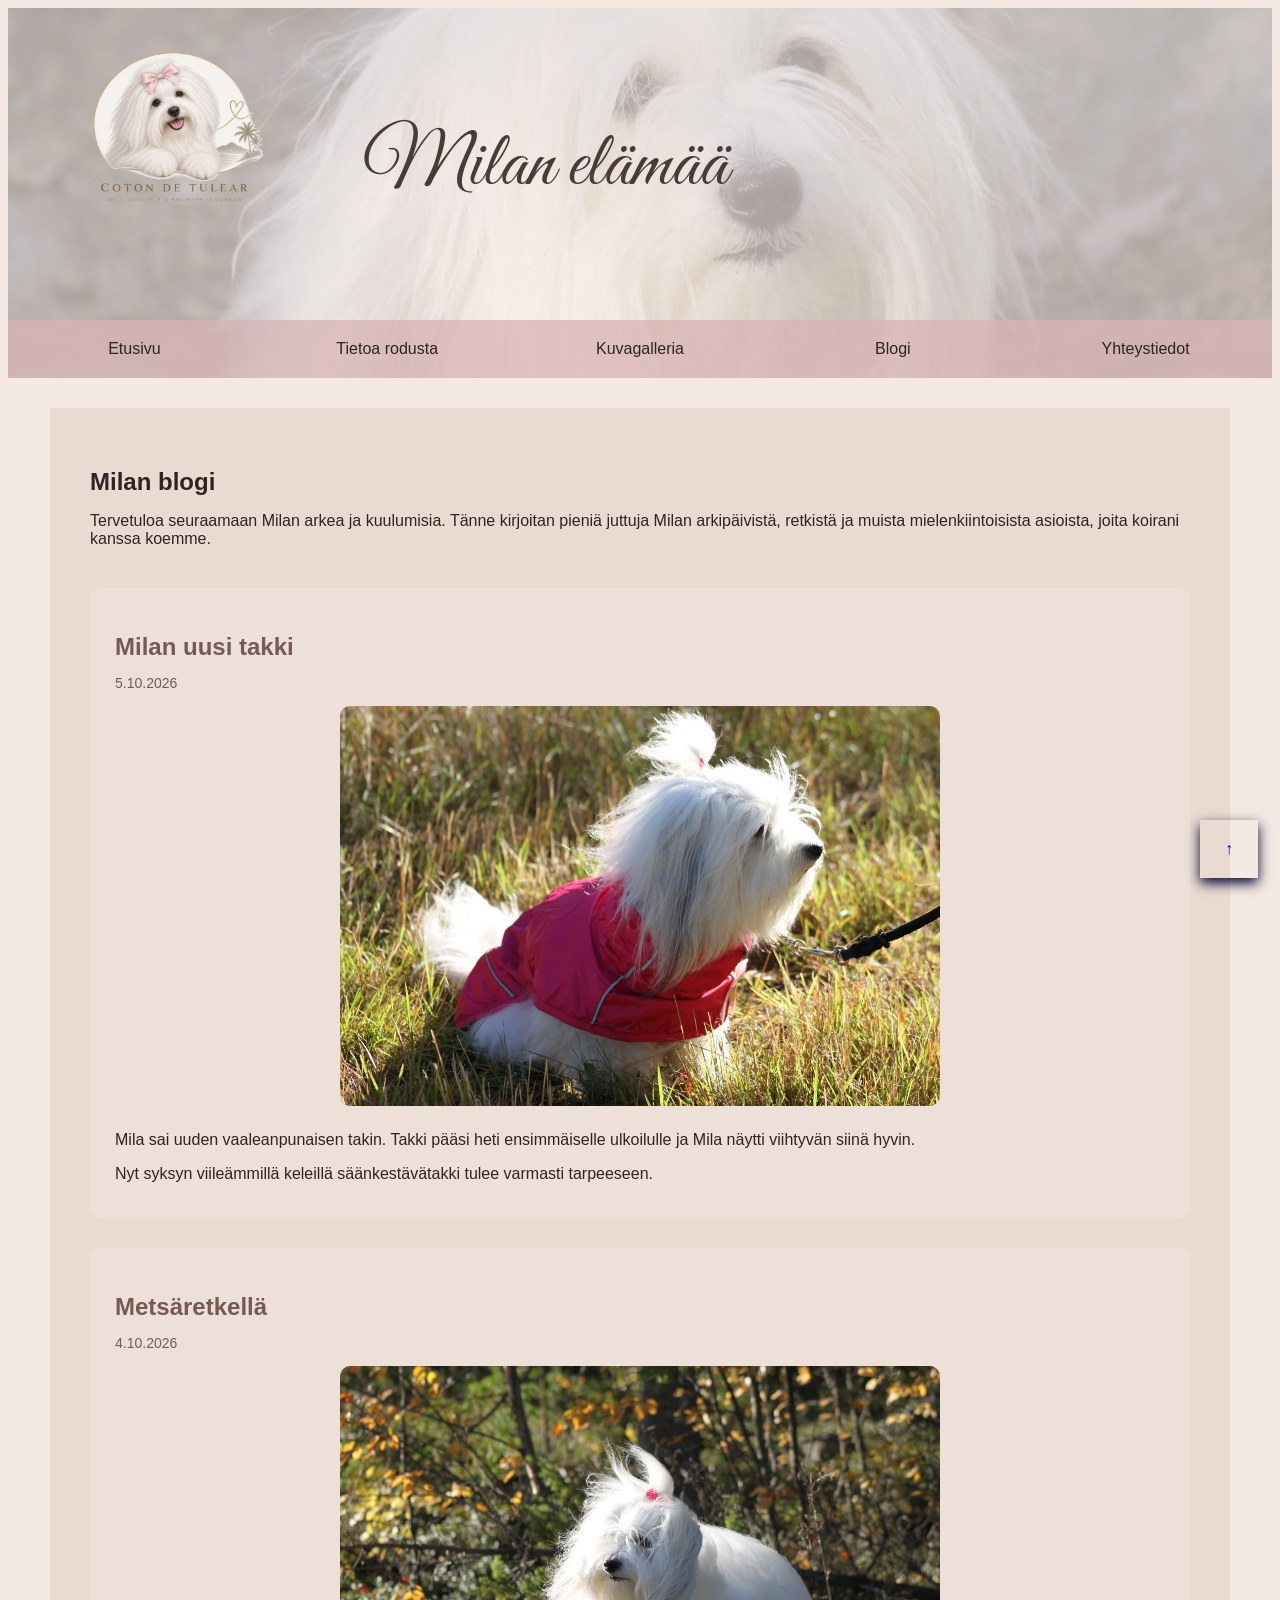
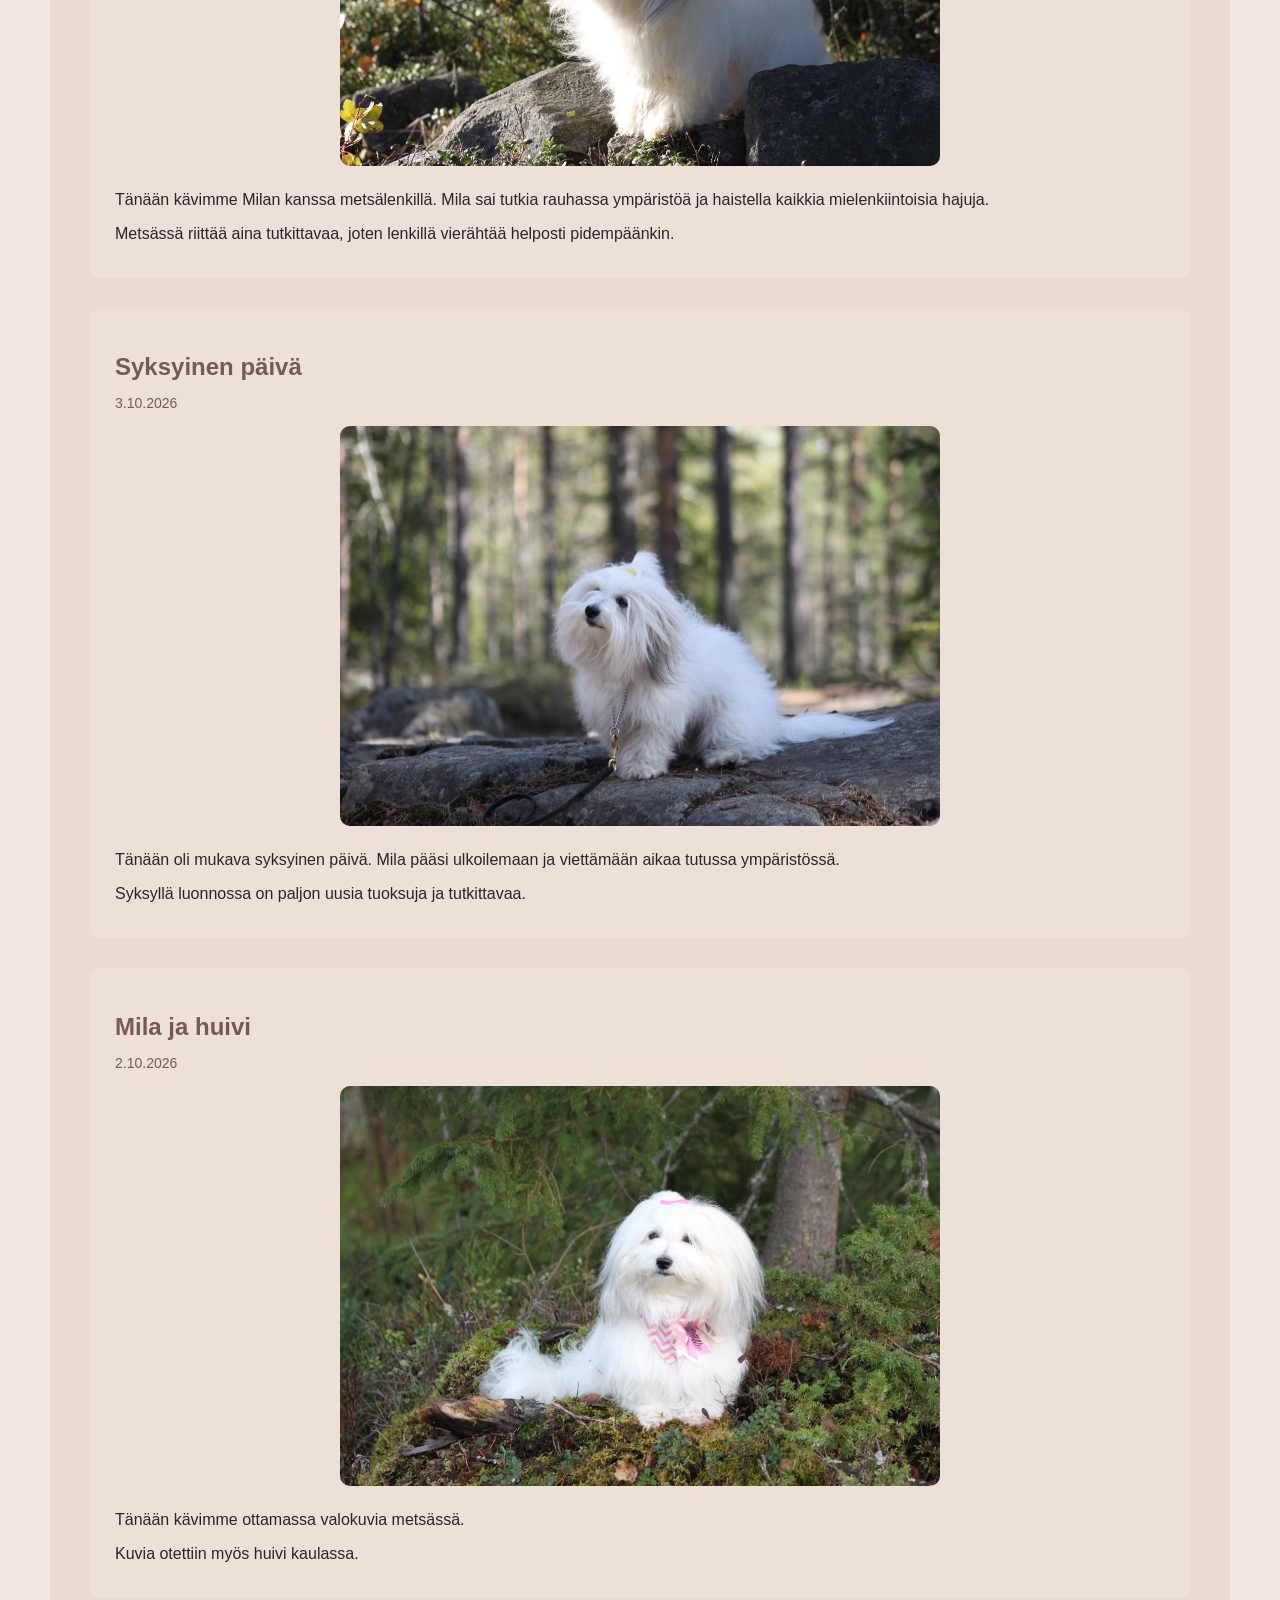
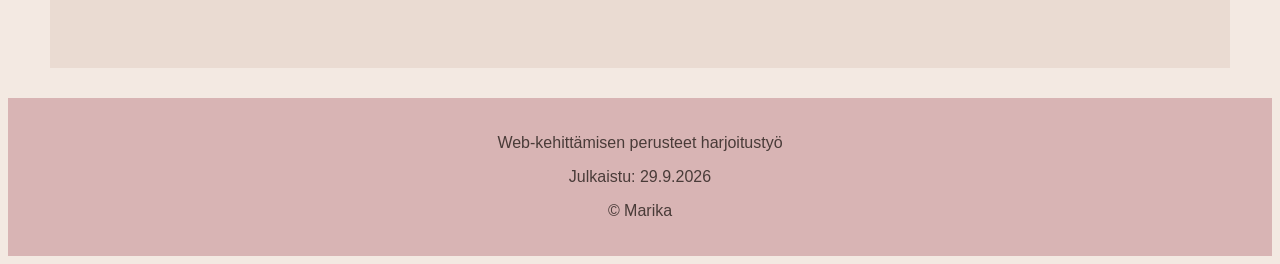
==== blogi.html @ 408d77f6 "Versio3" ====
<!DOCTYPE html>
<html lang="fi">

<head>
    <meta charset="UTF-8">
    <meta name="viewport" content="width=device-width, initial-scale=1.0">

    <title>Milan blogi</title>

    <link rel="preconnect" href="https://fonts.googleapis.com">
    <link rel="preconnect" href="https://fonts.gstatic.com" crossorigin>
    <link href="https://fonts.googleapis.com/css2?family=Great+Vibes&display=swap" rel="stylesheet">

    <link rel="stylesheet" href="css/style.css">
</head>

<body id="alku">
    <header>
        <img class="logo" src="images/logo.png" alt="Milan elämää -logo">

        <div class="header-content">
            <h1>Milan elämää</h1>
            <nav class="nav">
                <ul>
                    <li><a href="index.html">Etusivu</a></li>
                    <li><a href="information.html">Tietoa rodusta</a></li>
                    <li><a href="gallery.html">Kuvagalleria</a></li>
                    <li><a href="blogi.html">Blogi</a></li>
                    <li><a href="contact.html">Yhteystiedot</a></li>
                </ul>
            </nav>
            </div>
    </header>


    <main class="container">

        <section class="intro">
            <h2>Milan blogi</h2>

            <p>
                Tervetuloa seuraamaan Milan arkea ja kuulumisia.
                Tänne kirjoitan pieniä juttuja Milan arkipäivistä,
                retkistä ja muista mielenkiintoisista asioista, joita
                koirani kanssa koemme.
            </p>
        </section>
<!-- Blog posts -->

        <section class="blog">

            <article class="blog-post" id="uusi-takki">
                <h2>Milan uusi takki</h2>

                <p class="blog-date">
                    <time datetime="2026-10-05">5.10.2026</time>
                </p>

                <img src="images/mila1.JPG"
                     alt="Mila vaaleanpunaisessa takissa">

                <p>
                    Mila sai uuden vaaleanpunaisen takin.
                    Takki pääsi heti ensimmäiselle ulkoilulle
                    ja Mila näytti viihtyvän siinä hyvin.
                </p>

                <p>
                    Nyt syksyn viileämmillä keleillä säänkestävätakki tulee
                    varmasti tarpeeseen.
                </p>
            </article>


            <article class="blog-post" id="metsaretki">
                <h2>Metsäretkellä</h2>

                <p class="blog-date">
                    <time datetime="2026-10-04">4.10.2026</time>
                </p>

                <img src="images/mila6.JPG"
                     alt="Mila kivellä metsässä">

                <p>
                    Tänään kävimme Milan kanssa metsälenkillä.
                    Mila sai tutkia rauhassa ympäristöä ja haistella
                    kaikkia mielenkiintoisia hajuja.
                </p>

                <p>
                    Metsässä riittää aina tutkittavaa, joten lenkillä
                    vierähtää helposti pidempäänkin.
                </p>
            </article>


            <article class="blog-post" id="syksyinen-paiva">
                <h2>Syksyinen päivä</h2>

                <p class="blog-date">
                    <time datetime="2026-10-03">3.10.2026</time>
                </p>

                <img src="images/mila7.JPG"
                     alt="Mila kalliolla">

                <p>
                    Tänään oli mukava syksyinen päivä.
                    Mila pääsi ulkoilemaan ja viettämään aikaa
                    tutussa ympäristössä.
                </p>

                <p>
                    Syksyllä luonnossa on paljon uusia tuoksuja
                    ja tutkittavaa.
                </p>
            </article>


            <article class="blog-post" id="mila-ja-huivi">
                <h2>Mila ja huivi</h2>

                <p class="blog-date">
                    <time datetime="2026-10-02">2.10.2026</time>
                </p>

                <img src="images/IMG_3624.JPG"
                     alt="Mila ja huivi">

                <p>
                    Tänään kävimme ottamassa valokuvia metsässä.
                </p>

                <p>
                    Kuvia otettiin myös huivi kaulassa.
                </p>
            </article>

        </section>

    </main>

    <!-- Footer -->

    <footer>
        <p>Web-kehittämisen perusteet harjoitustyö</p>
        <p>Julkaistu: <time datetime="2026-09-29">29.9.2026</time></p>
        <p>&copy; Marika</p>
    </footer>

    <!-- up button -->
 <a class="takaisin-ylos" href="#alku">&uarr;</a>
</body>

</html>
---- css/style.css ----
* Perusasetukset */ *

{
    box-sizing: border-box;
    margin: 0;
    padding: 0;
}

body {
    font-family: Arial, sans-serif;
    background-color: #F3E9E2;
    color: #2f2424;

}

h2 {
    margin-bottom: 15px;
}
/* old pink Header

header {
    background-color: #D8B4B4;
    color: #493B38;
    box-shadow: 0 2px 8px rgba(0, 0, 0, 0.2);
    min-height: 280px;
    padding: 20px 40px;
    position: relative;
    text-align: center;
}
*/

/* Header */
header {
    color: #493B38;
    height: 350px;
    padding: 10px 40px;
    position: relative;
    text-align: center;
    isolation: isolate;
    overflow: hidden;
    background-color: transparent;
}

/* transparent backround */
header::before {
    content: "";
    position: absolute;
    inset: 0;
    background-image: url("../images/kopioetusivu.jpg");
    background-size: cover;
    background-position: center;
    opacity: 0.30;
    z-index: -1;
}

header h1 {
    font-family: "Great Vibes", cursive;
    font-size: 78px;
    font-weight: 400;
    margin-top: 100px;
    margin-left: -190px;
}
 /* Logo headerissa */
.logo {
    position: absolute;
    left: 40px;
    top: 0;
    width: 250px;
    height: 250px;
    object-fit: contain;
}

.header-content {
    
    margin-bottom: 20px;
}

/* Navigaatio */

.nav {
    background-color: rgba(216, 180, 180, 0.75);
    padding: 10px 0;
    position: absolute;
    bottom: 0;
    left: 0;
    right: 0;
    width: 100%;
    box-sizing: border-box;
}

.nav ul {
    display: flex;
    list-style: none;
    width: 100%;
    margin: 0;
    padding: 0;
}


.nav li {
    flex: 1;

}

.nav a {
    display: block;
    color: #2f2424;
    text-decoration: none;
    text-align: center;
    padding: 10px 10px;
}

.nav a:hover {
    text-decoration: underline;
}


/* Main content */

.container {
    width: 90%;
    max-width: 1100px;
    /*keskitetään main keskelle*/
    margin: 30px auto;
    padding: 40px;
    background-color: #EADBD2;
}

.container section img {
    width: 100%;
    max-width: 600px;
    height: 400px;
    object-fit: cover;
    display: block;
    margin: 15px auto 25px;
    border-radius: 10px;
}


/* Sectionit */

.intro {
    background-color: #EADBD2;
    border-radius: 8px;
    margin-bottom: 40px;
}

/* Gallery */
.gallery-section {
    margin-bottom: 40px;
}

.gallery {
    display: flex;
    flex-wrap: wrap;
    gap: 20px;
}


.gallery-item {
    flex: 1 1 300px;
    /* kasvu, kutistuminen,  */
    background-color: #D8B4B4;
    border-radius: 8px;
    overflow: hidden;
    box-shadow: 0 2px 8px rgba(0, 0, 0, 0.3);
}

.gallery-item img {
    width: 100%;
    height: 220px;
    object-fit: cover;
    display: block;
}

.gallery-item figcaption {
    padding: 15px;
    text-align: center;
}

/* Carousel */

.carousel-section {
    margin-bottom: 20px;
    margin-top: 20px;
}

.carousel-section p {

    margin-bottom: 10px;
}

.carousel {
    display: flex;
    gap: 20px;
    flex-wrap: nowrap;
    overflow-x: auto;
    padding-bottom: 20px;
    border-radius: 8px;
    scroll-snap-type: x proximity;
    scroll-behavior: smooth;
    scrollbar-width: none;
}

.carousel-item {
    flex: 0 0 80%;
    background-color: #D8B4B4;
    border-radius: 8px;
    scroll-snap-align: center;
    box-shadow: 0 2px 8px rgba(0, 0, 0, 0.3);
    overflow: hidden;
    padding-top: 20px;
}

.carousel-item img {
    width: 100%;
    height: 300px;
    object-fit: cover;
    display: block;
}

.carousel-item figcaption {

    padding: 30px;
    text-align: center;
    font-size: 18px;
}

.carousel-nav {
    display: flex;
    justify-content: center;
    margin-top: 10px;
    gap: 10px;
}

.carousel-nav a {
    display: flex;
    background-color: #D8B4B4;
    color: #493B38;
    border-radius: 50%;
    text-decoration: none;
    justify-content: center;
    align-items: center;
    width: 40px;
    height: 40px;
}

.carousel-nav a:hover {
    background-color: #825a5a;
    color: #493B38;
}

/* Contact section */

.koiralinkit a {
    color: #493B38;
    text-decoration: none;
}

.koiralinkit a:hover {
    text-decoration: underline;
}

.yhteystiedot a {
    color: #493B38;
    text-decoration: none;
}

.yhteystiedot a:hover {
    text-decoration: underline;
}

.contact-logo {
    text-align: center;
    margin: 30px 0;
}

.contact-logo img {
    width: 300px;
    height: 300px;
    object-fit: contain;
}

/* Latest articles section */
.latest-articles {
    margin-bottom: 40px;
}

.latest-articles h2 {
    margin-bottom: 35px;
}

.article-grid {
    display: grid;
    grid-template-columns: repeat(2, 1fr);
    gap: 20px;
}

.card {
    background-color: #D8B4B4;
    border-radius: 10px;
    overflow: hidden;
    padding: 15px;
    box-shadow: 0 2px 8px rgba(0, 0, 0, 0.15);
}

.card img {
    width: 100%;
    height: 200px;
    object-fit: cover;
    display: block;
    border-radius: 8px;
}

.card-content {
    padding: 20px 5px 5px;
}

.card h3 {
    margin-bottom: 10px;
    color: #493B38;
}

.card p {
    margin-bottom: 15px;
}

.card a {
    color: #493B38;
    text-decoration: none;
}

.card a:hover {
    text-decoration: underline;
}

/* Blog post */
.blog-post {
    background-color: #EDE0D8;
    padding: 25px;
    margin-bottom: 30px;
    border-radius: 10px;
}

.blog-post h2 {
    color: #765A56;
    margin-bottom: 8px;
}

.blog-date {
    margin-bottom: 15px;
    font-size: 14px;
    color: #765A56;
}

.blog-post img {
    width: 100%;
    max-width: 600px;
    height: 300px;
    object-fit: cover;
    display: block;
    margin: 15px auto 20px;
    border-radius: 10px;
}

.blog-post p {
    margin-bottom: 10px;
}

/* Picture in container section */
.container section figure {
    background-color: #D8B4B4;
    padding: 8px;
    margin: 25px auto;
    max-width: 650px;
    border-radius: 10px;
    box-shadow: 0 2px 8px rgba(0, 0, 0, 0.15);
}

.container section figure img {
    width: 100%;
    height: 300px;
    object-fit: cover;
    display: block;
    border-radius: 5px;
}
/* Footer */

footer {
    background-color: #D8B4B4;
    color: #493B38;
    text-align: center;
    padding: 20px;
    margin-top: 20px;
}

/* arrow up button */
.takaisin-ylos {
    position: fixed;
    right: 22px;
    bottom: 22px;
    z-index: 200;

    display: grid;
    place-items: center;
    width: 58px;
    height:58px;
    color: white
    border radius: 50%;
    font size: 2rem;
    text-decoration: none;
    box-shadow: 0 5px 12px #003;
}

.takaisin-ylos:hover, takaisin-ylos:focus {
    text-decoration: underline;
}
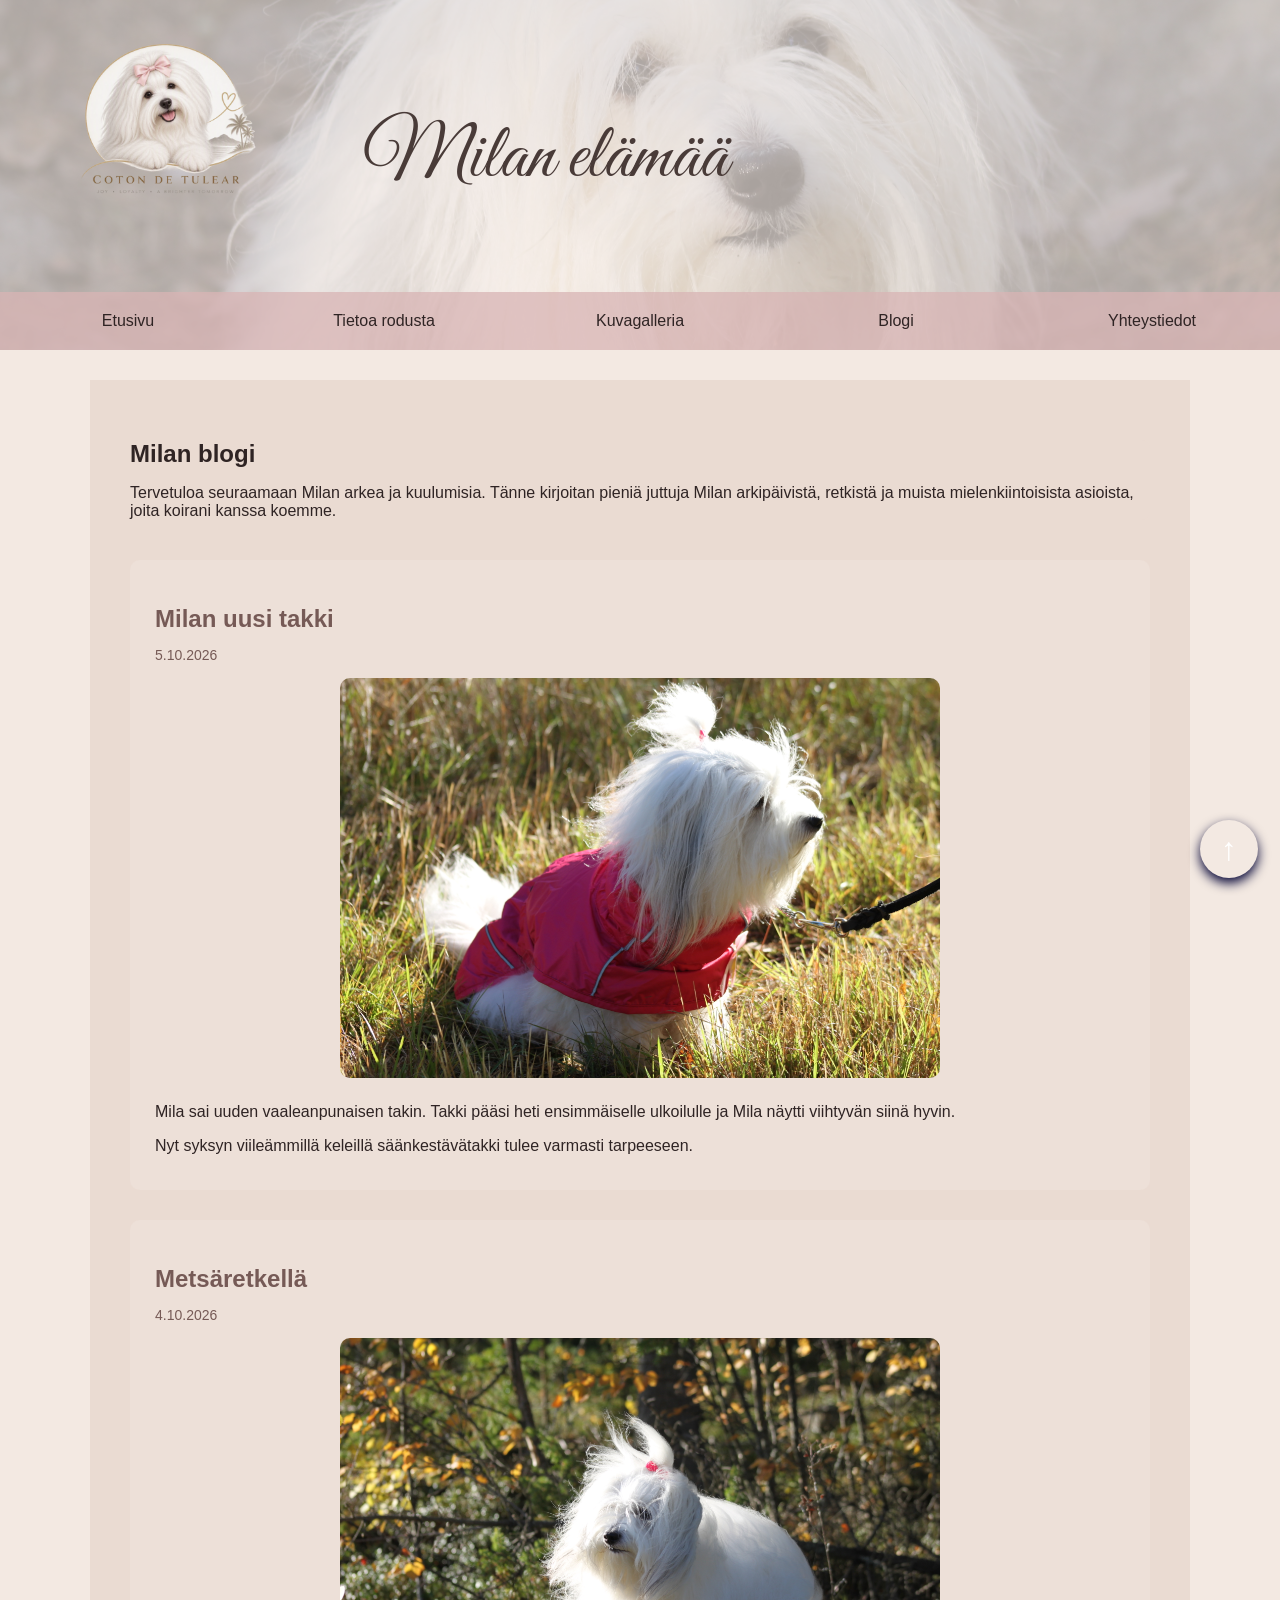
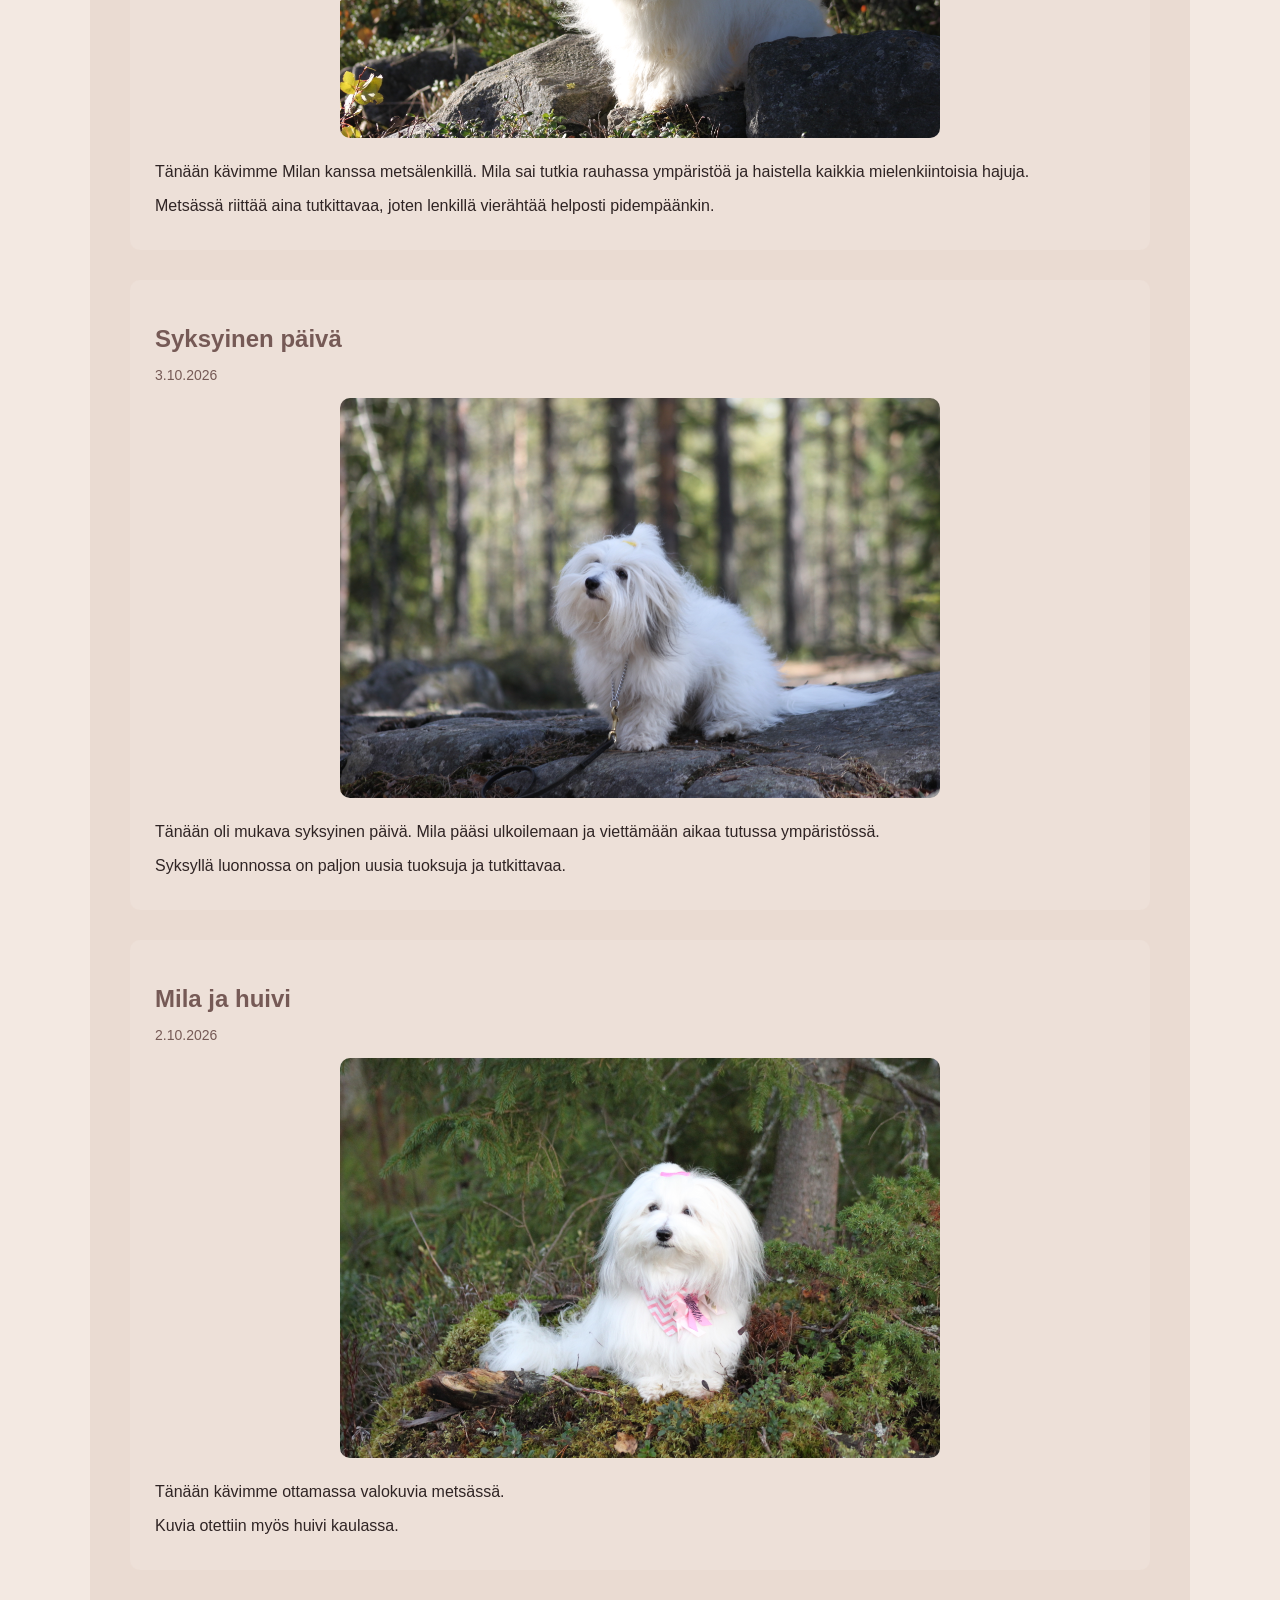
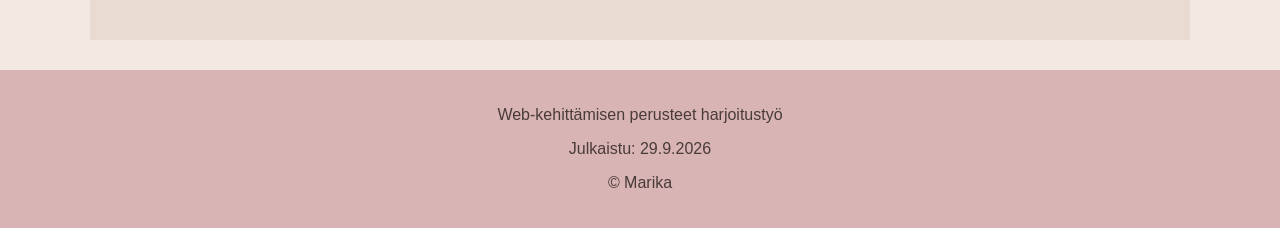
==== commit 3b168a63: "Versio 4" ====
--- a/blogi.html
+++ b/blogi.html
@@ -10,8 +10,9 @@
     <link rel="preconnect" href="https://fonts.googleapis.com">
     <link rel="preconnect" href="https://fonts.gstatic.com" crossorigin>
     <link href="https://fonts.googleapis.com/css2?family=Great+Vibes&display=swap" rel="stylesheet">
+    <link rel="stylesheet" href="css/style.css">
+    <link rel="icon" href="images/logo/icon.svg" type="image/svg+xml">
 
-    <link rel="stylesheet" href="css/style.css">
 </head>
 
 <body id="alku">
@@ -29,7 +30,7 @@
                     <li><a href="contact.html">Yhteystiedot</a></li>
                 </ul>
             </nav>
-            </div>
+        </div>
     </header>
 
 
@@ -45,7 +46,7 @@
                 koirani kanssa koemme.
             </p>
         </section>
-<!-- Blog posts -->
+        <!-- Blog posts -->
 
         <section class="blog">
 
@@ -56,8 +57,7 @@
                     <time datetime="2026-10-05">5.10.2026</time>
                 </p>
 
-                <img src="images/mila1.JPG"
-                     alt="Mila vaaleanpunaisessa takissa">
+                <img src="images/mila1.JPG" alt="Koira vaaleanpunaisessa takissa">
 
                 <p>
                     Mila sai uuden vaaleanpunaisen takin.
@@ -79,8 +79,7 @@
                     <time datetime="2026-10-04">4.10.2026</time>
                 </p>
 
-                <img src="images/mila6.JPG"
-                     alt="Mila kivellä metsässä">
+                <img src="images/mila6.JPG" alt="Koira kivellä metsässä">
 
                 <p>
                     Tänään kävimme Milan kanssa metsälenkillä.
@@ -102,8 +101,7 @@
                     <time datetime="2026-10-03">3.10.2026</time>
                 </p>
 
-                <img src="images/mila7.JPG"
-                     alt="Mila kalliolla">
+                <img src="images/mila7.JPG" alt="Koira kalliolla">
 
                 <p>
                     Tänään oli mukava syksyinen päivä.
@@ -125,8 +123,7 @@
                     <time datetime="2026-10-02">2.10.2026</time>
                 </p>
 
-                <img src="images/IMG_3624.JPG"
-                     alt="Mila ja huivi">
+                <img src="images/IMG_3624.JPG" alt="koira huivi kaulassa">
 
                 <p>
                     Tänään kävimme ottamassa valokuvia metsässä.
@@ -150,7 +147,7 @@
     </footer>
 
     <!-- up button -->
- <a class="takaisin-ylos" href="#alku">&uarr;</a>
+    <a class="takaisin-ylos" href="#alku">&uarr;</a>
 </body>
 
 </html>
--- a/css/style.css
+++ b/css/style.css
@@ -1,33 +1,21 @@
-* Perusasetukset */ *
-
-{
+/* Perusasetukset */
+* {
     box-sizing: border-box;
-    margin: 0;
-    padding: 0;
+ 
 }
 
 body {
     font-family: Arial, sans-serif;
     background-color: #F3E9E2;
     color: #2f2424;
+    margin: 0;
+    padding: 0;
 
 }
 
 h2 {
     margin-bottom: 15px;
 }
-/* old pink Header
-
-header {
-    background-color: #D8B4B4;
-    color: #493B38;
-    box-shadow: 0 2px 8px rgba(0, 0, 0, 0.2);
-    min-height: 280px;
-    padding: 20px 40px;
-    position: relative;
-    text-align: center;
-}
-*/
 
 /* Header */
 header {
@@ -60,7 +48,7 @@
     margin-top: 100px;
     margin-left: -190px;
 }
- /* Logo headerissa */
+ /* Logo in header */
 .logo {
     position: absolute;
     left: 40px;
@@ -178,6 +166,30 @@
     text-align: center;
 }
 
+/* Gallery video */
+.gallery-video {
+    display: block;
+    width: 100%;
+    height: 300px;
+    object-fit: cover;
+    margin: 0;
+}
+
+/* video inner */
+.video-inner {
+    padding-top: 15px;
+}
+
+.video-item {
+    padding-top: 60px;
+}
+
+/* Video figcaption */
+.video-item figcaption {
+    padding: 40px 15px 15px;
+    text-align: center;
+}
+
 /* Carousel */
 
 .carousel-section {
@@ -250,7 +262,7 @@
     color: #493B38;
 }
 
-/* Contact section */
+/* Information section */
 
 .koiralinkit a {
     color: #493B38;
@@ -261,15 +273,46 @@
     text-decoration: underline;
 }
 
-.yhteystiedot a {
+
+/* Contact table */
+.contact {
+    width: 100%;
+    max-width: 600px;
+    border-collapse: collapse;
+    margin: 20px 0;
+    background-color: #F3E9E2;
+    border-radius: 8px;
+    overflow: hidden;
+}
+
+.contact th,
+.contact td {
+    padding: 14px 18px;
+    text-align: left;
+    border-bottom: 1px solid #D8B4B4;
+}
+
+.contact th {
+    width: 140px;
+    color: #493B38;
+    font-weight: bold;
+}
+
+.contact tr:last-child th,
+.contact tr:last-child td {
+    border-bottom: none;
+}
+
+.contact a {
     color: #493B38;
     text-decoration: none;
 }
 
-.yhteystiedot a:hover {
+.contact a:hover {
     text-decoration: underline;
 }
 
+/* Contact logo */
 .contact-logo {
     text-align: center;
     margin: 30px 0;
@@ -279,6 +322,76 @@
     width: 300px;
     height: 300px;
     object-fit: contain;
+}
+
+/* Contact form */
+form {
+    display: flex;
+    flex-direction: column;
+    gap: 15px;
+    max-width: 600px;
+    margin: 0;
+    padding: 20px;
+    border: 1px solid #D8B4B4;
+    border-radius: 8px;
+    background-color: #D8B4B4;
+}
+
+fieldset {
+    border: none;
+    padding: 0;
+    margin: 0;
+}
+
+.field {
+    margin-bottom: 10px;
+}
+
+.kentta:last-child {
+    margin-bottom: 0;
+}
+
+.field label {
+    display: block;
+    margin-bottom: 5px;
+}
+
+input:not([type="submit"]),
+textarea {
+    width: 100%;
+    display: block;
+    padding: 8px;
+    border: 1px solid #ccc;
+    border-radius: 4px;
+}
+
+input:user-invalid, select:user-invalid textarea:user-invalid {
+    border-color: red;
+}
+
+.options {
+    display: flex;
+    align-items: center;
+    gap: 8px;
+}
+
+.options input[type="checkbox"] {
+    width: auto;
+    margin: 0;
+}
+
+.buttons button {
+    padding: 12px 30px;
+    font-size: 18px;
+    cursor: pointer;
+    border: none;
+    border-radius: 6px;
+    background-color: #f8f4f4;
+    color: rgb(4, 0, 0);
+}
+
+.buttons button:hover {
+    text-decoration: underline;
 }
 
 /* Latest articles section */
@@ -384,6 +497,7 @@
     display: block;
     border-radius: 5px;
 }
+
 /* Footer */
 
 footer {
@@ -405,13 +519,13 @@
     place-items: center;
     width: 58px;
     height:58px;
-    color: white
-    border radius: 50%;
-    font size: 2rem;
+    color: white;
+    border-radius: 50%;
+    font-size: 2rem;
     text-decoration: none;
     box-shadow: 0 5px 12px #003;
 }
 
-.takaisin-ylos:hover, takaisin-ylos:focus {
+.takaisin-ylos:hover, .takaisin-ylos:focus {
     text-decoration: underline;
 }
